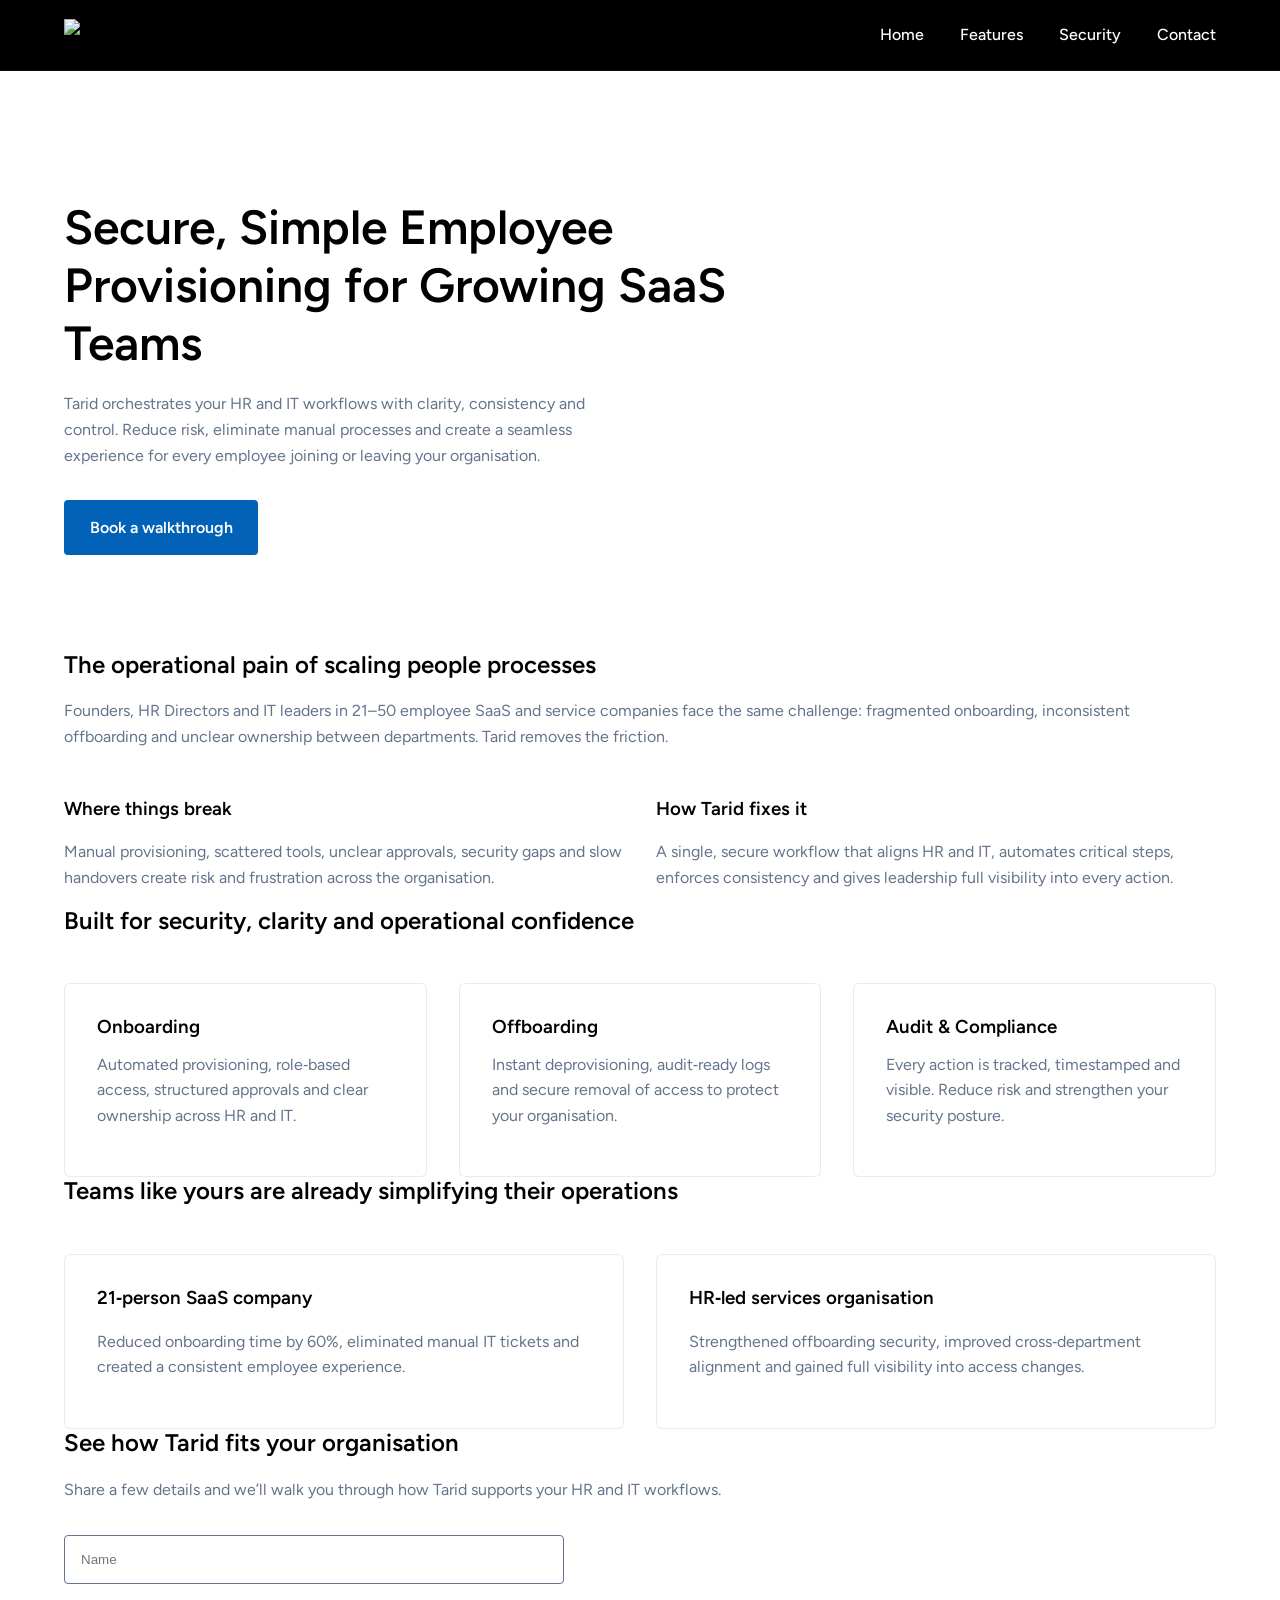
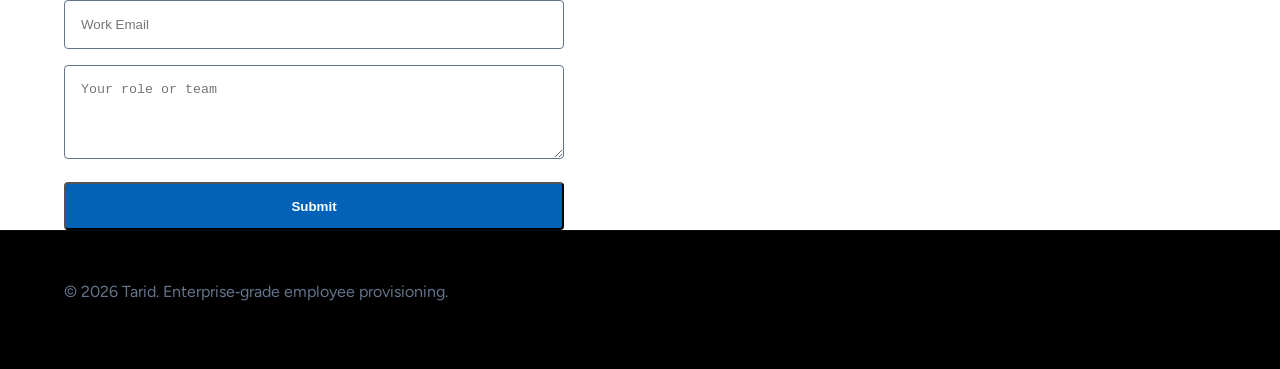
==== index.html @ 9ec69d45 "Rename pages/index.html to index.html" ====
<!DOCTYPE html>
<html lang="en">
<head>
    <meta charset="UTF-8">
    <meta name="viewport" content="width=device-width, initial-scale=1.0">
    <title>Tarid – Secure Employee Provisioning</title>
    <link rel="stylesheet" href="../assets/css/global.css">
</head>

<body>

    <!-- NAVBAR COMPONENT -->
    <div id="navbar"></div>
    <script>
        fetch('../components/navbar.html')
            .then(res => res.text())
            .then(html => document.getElementById('navbar').innerHTML = html);
    </script>

    <!-- HERO -->
    <section class="hero section-light">
        <div class="container">
            <h1>Secure, Simple Employee Provisioning for Growing SaaS Teams</h1>
            <p>Tarid orchestrates your HR and IT workflows with clarity, consistency and control. Reduce risk, eliminate manual processes and create a seamless experience for every employee joining or leaving your organisation.</p>
            <a class="btn-primary" href="https://calendly.com/">Book a walkthrough</a>
        </div>
    </section>

    <!-- PROBLEM → SOLUTION -->
    <section class="section-light">
        <div class="container">
            <h2>The operational pain of scaling people processes</h2>
            <p>Founders, HR Directors and IT leaders in 21–50 employee SaaS and service companies face the same challenge: fragmented onboarding, inconsistent offboarding and unclear ownership between departments. Tarid removes the friction.</p>

            <div class="grid grid-2" style="margin-top: 3rem;">
                <div>
                    <h3>Where things break</h3>
                    <p>Manual provisioning, scattered tools, unclear approvals, security gaps and slow handovers create risk and frustration across the organisation.</p>
                </div>
                <div>
                    <h3>How Tarid fixes it</h3>
                    <p>A single, secure workflow that aligns HR and IT, automates critical steps, enforces consistency and gives leadership full visibility into every action.</p>
                </div>
            </div>
        </div>
    </section>

    <!-- FEATURES -->
    <section class="section-light">
        <div class="container">
            <h2>Built for security, clarity and operational confidence</h2>

            <div class="grid grid-3" style="margin-top: 3rem;">
                <div class="feature-card">
                    <h3>Onboarding</h3>
                    <p>Automated provisioning, role‑based access, structured approvals and clear ownership across HR and IT.</p>
                </div>

                <div class="feature-card">
                    <h3>Offboarding</h3>
                    <p>Instant deprovisioning, audit‑ready logs and secure removal of access to protect your organisation.</p>
                </div>

                <div class="feature-card">
                    <h3>Audit & Compliance</h3>
                    <p>Every action is tracked, timestamped and visible. Reduce risk and strengthen your security posture.</p>
                </div>
            </div>
        </div>
    </section>

    <!-- CASE STUDIES -->
    <section class="section-light">
        <div class="container">
            <h2>Teams like yours are already simplifying their operations</h2>

            <div class="grid grid-2" style="margin-top: 3rem;">
                <div class="case-study">
                    <h3>21‑person SaaS company</h3>
                    <p>Reduced onboarding time by 60%, eliminated manual IT tickets and created a consistent employee experience.</p>
                </div>

                <div class="case-study">
                    <h3>HR‑led services organisation</h3>
                    <p>Strengthened offboarding security, improved cross‑department alignment and gained full visibility into access changes.</p>
                </div>
            </div>
        </div>
    </section>

    <!-- LEAD CAPTURE -->
    <section class="section-light">
        <div class="container">
            <h2>See how Tarid fits your organisation</h2>
            <p>Share a few details and we’ll walk you through how Tarid supports your HR and IT workflows.</p>

            <form class="lead-form" style="margin-top: 2rem;">
                <input type="text" placeholder="Name">
                <input type="email" placeholder="Work Email">
                <textarea rows="4" placeholder="Your role or team"></textarea>
                <button class="btn-primary">Submit</button>
            </form>
        </div>
    </section>

    <!-- FOOTER COMPONENT -->
    <div id="footer"></div>
    <script>
        fetch('../components/footer.html')
            .then(res => res.text())
            .then(html => document.getElementById('footer').innerHTML = html);
    </script>

</body>
</html>
---- assets/css/global.css ----
/* --------------------------------------------------
   Global CSS — Enterprise Security Aesthetic
   Figtree + Black/Slate/Deep Blue Palette
   -------------------------------------------------- */

/* Font */
@import url('https://fonts.googleapis.com/css2?family=Figtree:wght@300;400;500;600;700&display=swap');

/* Root Variables */
:root {
  --black: #000000;
  --slate: #1E293B;
  --blue: #0162B7;
  --grey-blue: #64748B;
  --light: #FFFFFF;
  --success: #10B981;

  --max-width: 1200px;
}

/* Reset */
* {
  margin: 0;
  padding: 0;
  box-sizing: border-box;
}

body {
  font-family: 'Figtree', sans-serif;
  background: var(--light);   /* WHITE SITE */
  color: var(--black);        /* BLACK TEXT */
  line-height: 1.6;
}

/* Layout */
.container {
  width: 100%;
  max-width: var(--max-width);
  margin: 0 auto;
  padding: 0 1.5rem;
}

.section {
  padding: 5rem 0;
}

.section-dark {
  background: var(--black);
  color: var(--light);
}

.section-light {
  background: var(--light);
  color: var(--black);
}

/* Typography */
h1, h2, h3, h4 {
  font-weight: 600;
  line-height: 1.2;
  margin-bottom: 1.2rem;
}

p {
  margin-bottom: 1rem;
  color: var(--grey-blue);
}

/* Navbar */
.navbar {
  width: 100%;
  background: var(--black); /* BLACK NAVBAR */
  padding: 1.2rem 0;
  border-bottom: 1px solid rgba(255,255,255,0.05);
}

.navbar .container {
  display: flex;
  justify-content: space-between;
  align-items: center;
}

.navbar a {
  color: var(--light);
  text-decoration: none;
  font-weight: 500;
  margin-left: 2rem;
}

.navbar a:hover {
  color: var(--blue);
}

/* Buttons */
.btn-primary {
  display: inline-block;
  background: var(--blue);
  color: #fff;
  padding: 0.9rem 1.6rem;
  border-radius: 4px;
  font-weight: 600;
  text-decoration: none;
}

.btn-primary:hover {
  background: #02539a;
}

.btn-secondary {
  display: inline-block;
  background: transparent;
  border: 1px solid var(--grey-blue);
  color: var(--grey-blue);
  padding: 0.9rem 1.6rem;
  border-radius: 4px;
  font-weight: 500;
  text-decoration: none;
}

.btn-secondary:hover {
  border-color: var(--blue);
  color: var(--blue);
}

/* Hero */
.hero {
  padding: 8rem 0 6rem;
  background: var(--light); /* WHITE HERO */
  color: var(--black);
}

.hero h1 {
  font-size: 3rem;
  max-width: 700px;
}

.hero p {
  max-width: 550px;
  margin-bottom: 2rem;
}

/* Grid */
.grid {
  display: grid;
  gap: 2rem;
}

.grid-3 {
  grid-template-columns: repeat(3, 1fr);
}

.grid-2 {
  grid-template-columns: repeat(2, 1fr);
}

/* Feature Cards */
.feature-card {
  background: var(--light); /* WHITE CARDS */
  padding: 2rem;
  border-radius: 6px;
  border: 1px solid rgba(0,0,0,0.08);
}

.feature-card h3 {
  margin-bottom: 0.8rem;
}

.feature-card p {
  color: var(--grey-blue);
}

/* Case Studies */
.case-study {
  background: var(--light); /* WHITE CASE STUDIES */
  padding: 2rem;
  border-radius: 6px;
  border: 1px solid rgba(0,0,0,0.08);
}

/* Lead Capture */
.lead-form {
  max-width: 500px;
}

.lead-form input,
.lead-form textarea {
  width: 100%;
  padding: 1rem;
  margin-bottom: 1rem;
  border-radius: 4px;
  border: 1px solid var(--grey-blue);
  background: #fff;
  color: var(--black);
}

.lead-form button {
  width: 100%;
}

/* Footer */
.footer {
  background: var(--black); /* BLACK FOOTER */
  padding: 3rem 0;
  border-top: 1px solid rgba(255,255,255,0.05);
}

.footer p {
  color: var(--grey-blue);
}

/* Responsive */
@media (max-width: 900px) {
  .grid-3 {
    grid-template-columns: 1fr;
  }
  .grid-2 {
    grid-template-columns: 1fr;
  }
  .hero h1 {
    font-size: 2.4rem;
  }
}
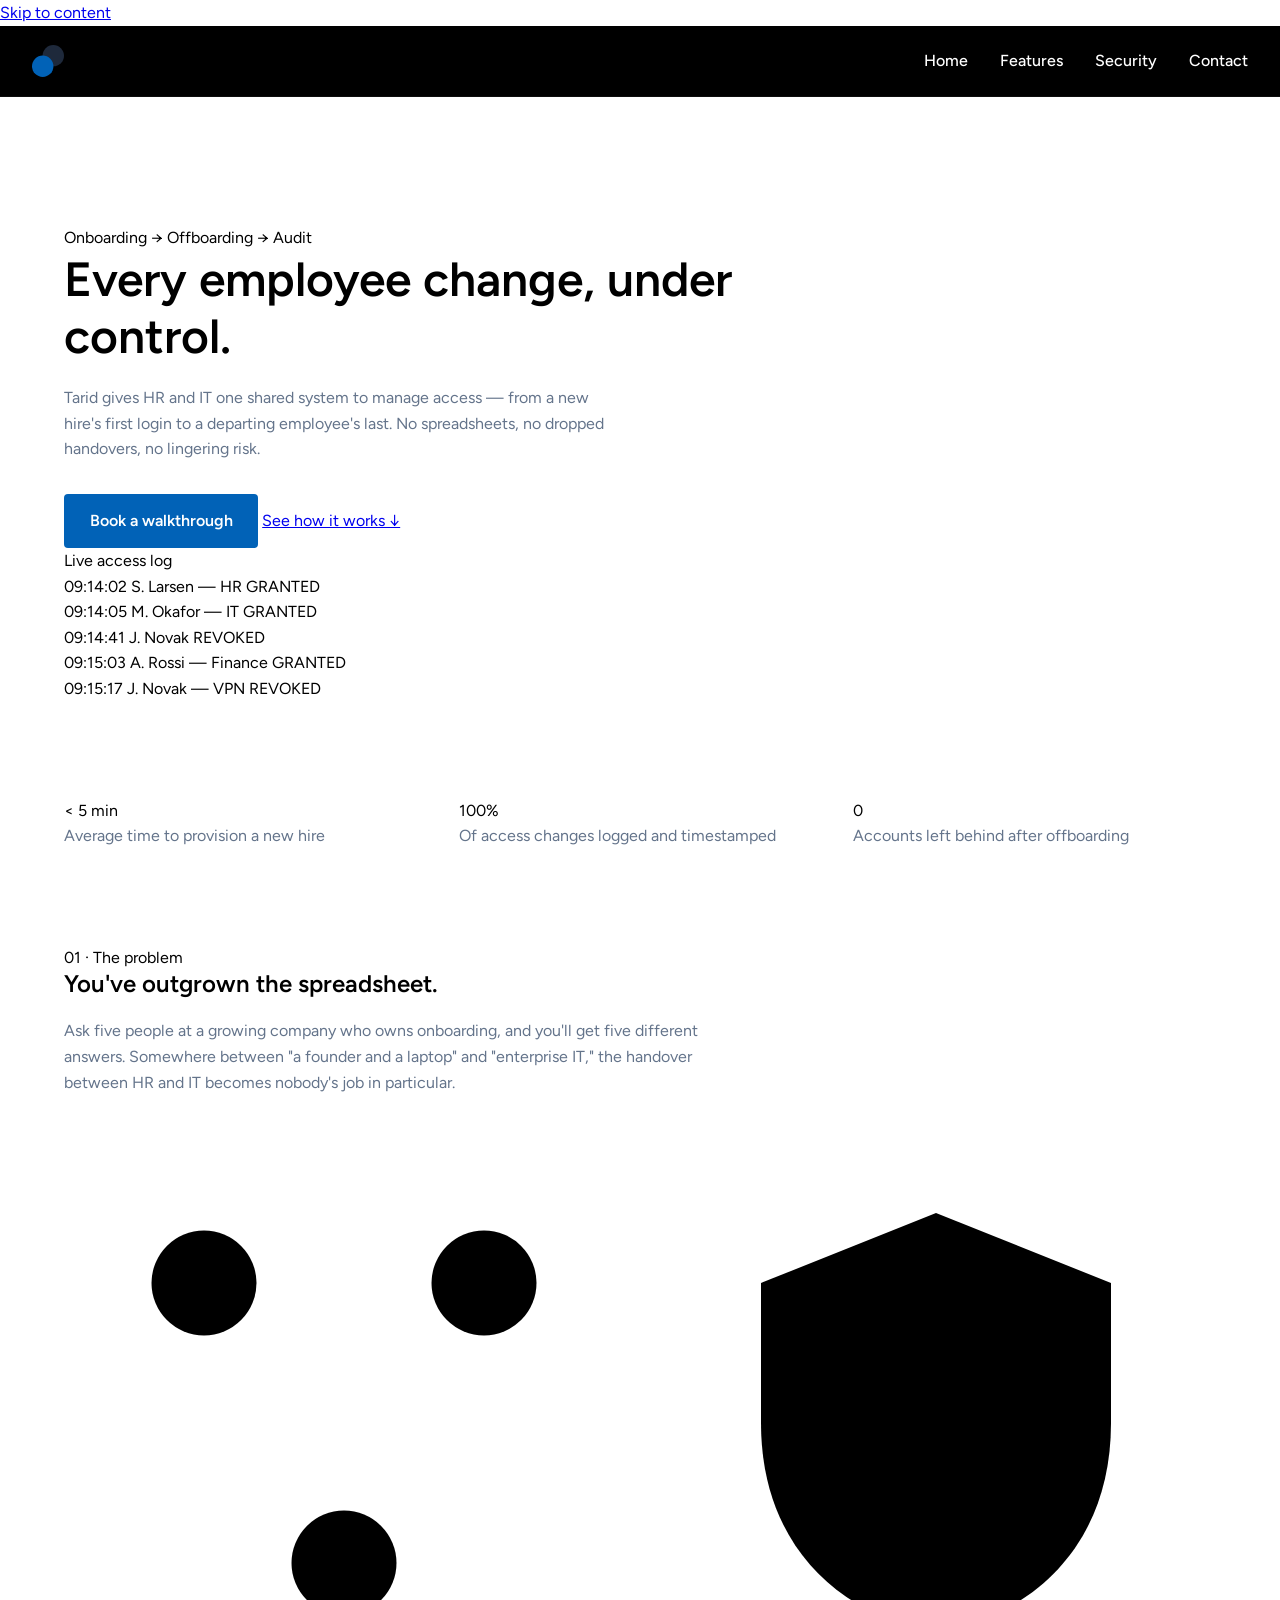
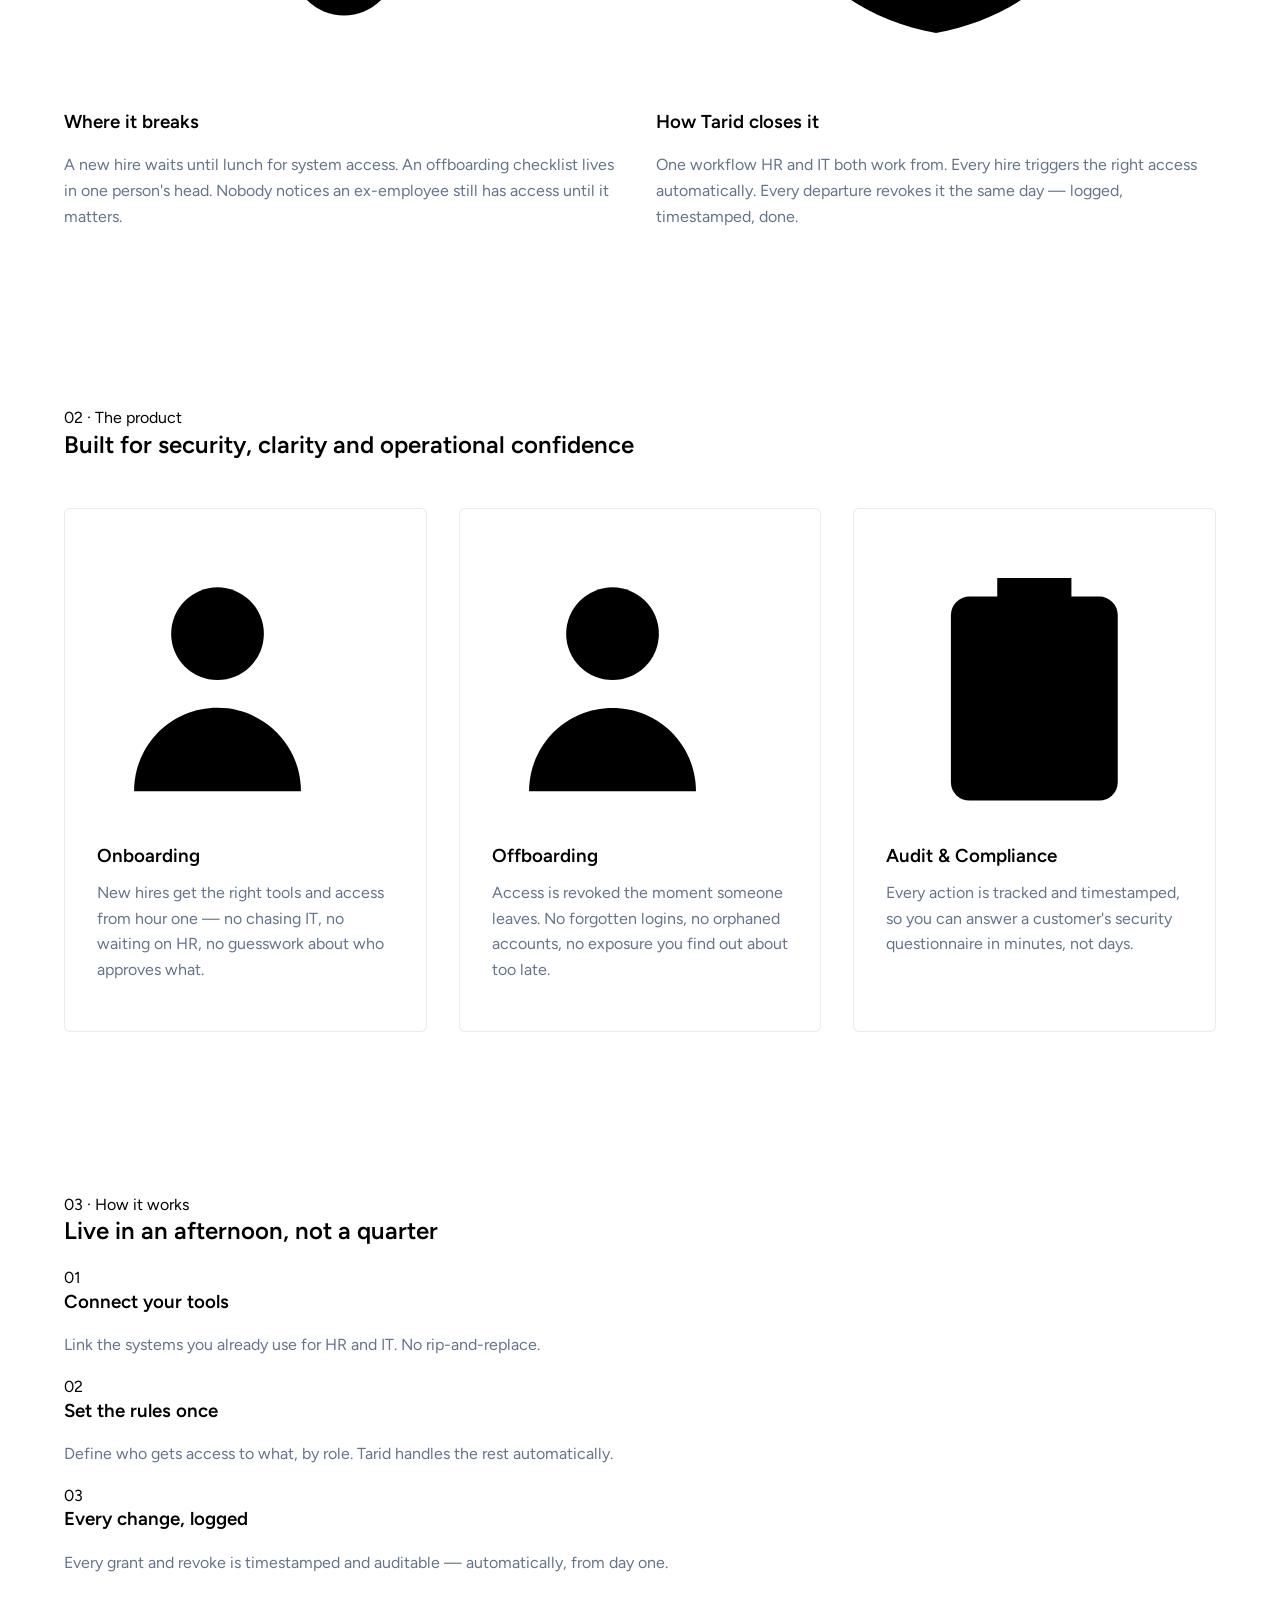
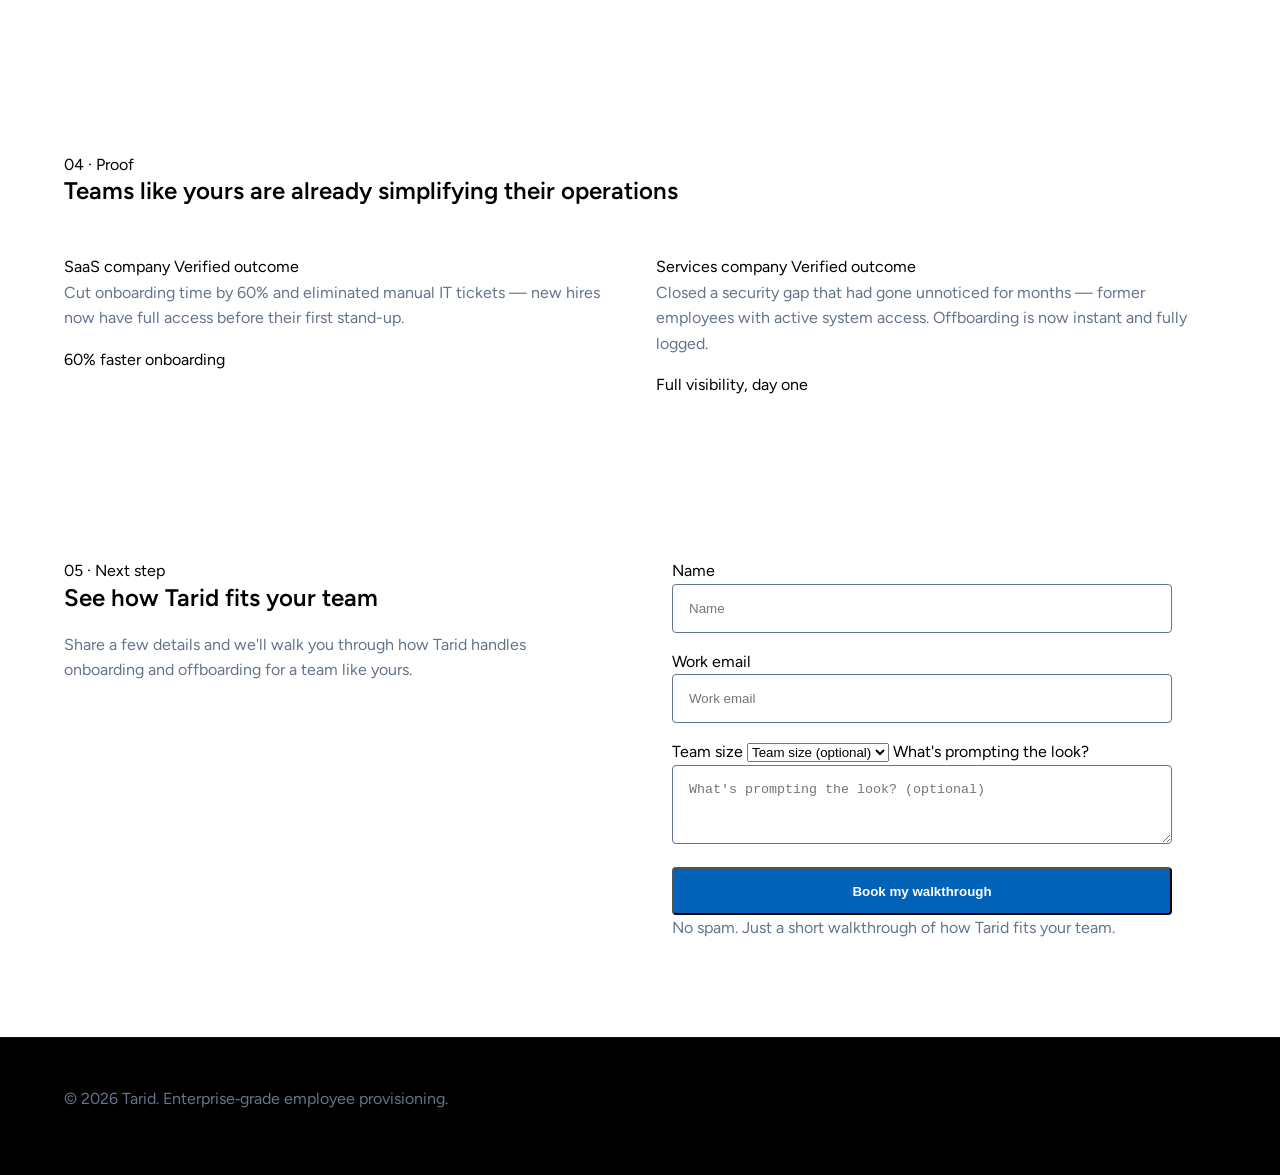
==== commit a5b01535: "Update index.html" ====
--- a/index.html
+++ b/index.html
@@ -3,113 +3,276 @@
 <head>
     <meta charset="UTF-8">
     <meta name="viewport" content="width=device-width, initial-scale=1.0">
-    <title>Tarid – Secure Employee Provisioning</title>
-    <link rel="stylesheet" href="../assets/css/global.css">
+    <title>Tarid – Onboarding & Offboarding, Without the Chaos</title>
+    <meta name="description" content="Tarid gives HR and IT one shared system to manage every employee's access — from their first day to their last. Built for growing SaaS and services teams.">
+ 
+    <!-- Open Graph -->
+    <meta property="og:title" content="Tarid – Onboarding & Offboarding, Without the Chaos">
+    <meta property="og:description" content="One shared workflow for HR and IT. Every access change automatic, logged and audit-ready.">
+    <meta property="og:type" content="website">
+    <meta name="twitter:card" content="summary">
+ 
+    <!-- Correct favicon path -->
+    <link rel="icon" type="image/svg+xml" href="./assets/favicon.svg">
+ 
+    <!-- Correct CSS path -->
+    <link rel="stylesheet" href="./assets/css/global.css">
 </head>
-
+ 
 <body>
-
+ 
+    <a class="skip-link" href="#main">Skip to content</a>
+ 
     <!-- NAVBAR COMPONENT -->
     <div id="navbar"></div>
     <script>
-        fetch('../components/navbar.html')
+        fetch('./components/navbar.html')
             .then(res => res.text())
             .then(html => document.getElementById('navbar').innerHTML = html);
     </script>
-
+ 
+    <main id="main">
+ 
     <!-- HERO -->
     <section class="hero section-light">
         <div class="container">
-            <h1>Secure, Simple Employee Provisioning for Growing SaaS Teams</h1>
-            <p>Tarid orchestrates your HR and IT workflows with clarity, consistency and control. Reduce risk, eliminate manual processes and create a seamless experience for every employee joining or leaving your organisation.</p>
-            <a class="btn-primary" href="https://calendly.com/">Book a walkthrough</a>
-        </div>
-    </section>
-
+            <div class="hero-grid">
+                <div>
+                    <span class="eyebrow">Onboarding → Offboarding → Audit</span>
+                    <h1>Every employee change, under control.</h1>
+                    <p>Tarid gives HR and IT one shared system to manage access — from a new hire's first login to a departing employee's last. No spreadsheets, no dropped handovers, no lingering risk.</p>
+                    <div class="hero-actions">
+                        <a class="btn-primary" href="https://calendly.com/">Book a walkthrough</a>
+                        <a class="hero-link" href="#how-it-works">See how it works ↓</a>
+                    </div>
+                </div>
+ 
+                <div class="log-console" aria-hidden="true">
+                    <div class="log-console-header">
+                        <span class="log-console-title">Live access log</span>
+                        <span class="log-console-dot"></span>
+                    </div>
+                    <div class="log-line">
+                        <span class="log-time">09:14:02</span>
+                        <span class="log-name">S. Larsen — HR</span>
+                        <span class="log-status granted">GRANTED</span>
+                    </div>
+                    <div class="log-line">
+                        <span class="log-time">09:14:05</span>
+                        <span class="log-name">M. Okafor — IT</span>
+                        <span class="log-status granted">GRANTED</span>
+                    </div>
+                    <div class="log-line">
+                        <span class="log-time">09:14:41</span>
+                        <span class="log-name">J. Novak</span>
+                        <span class="log-status revoked">REVOKED</span>
+                    </div>
+                    <div class="log-line">
+                        <span class="log-time">09:15:03</span>
+                        <span class="log-name">A. Rossi — Finance</span>
+                        <span class="log-status granted">GRANTED</span>
+                    </div>
+                    <div class="log-line">
+                        <span class="log-time">09:15:17</span>
+                        <span class="log-name">J. Novak — VPN</span>
+                        <span class="log-status revoked">REVOKED</span>
+                    </div>
+                </div>
+            </div>
+        </div>
+    </section>
+ 
+    <!-- STAT STRIP -->
+    <section class="stat-strip section-light">
+        <div class="container">
+            <div class="grid grid-3">
+                <div class="stat">
+                    <span class="stat-number">&lt; 5 min</span>
+                    <p class="stat-label">Average time to provision a new hire</p>
+                </div>
+                <div class="stat">
+                    <span class="stat-number">100%</span>
+                    <p class="stat-label">Of access changes logged and timestamped</p>
+                </div>
+                <div class="stat">
+                    <span class="stat-number">0</span>
+                    <p class="stat-label">Accounts left behind after offboarding</p>
+                </div>
+            </div>
+        </div>
+    </section>
+ 
     <!-- PROBLEM → SOLUTION -->
-    <section class="section-light">
-        <div class="container">
-            <h2>The operational pain of scaling people processes</h2>
-            <p>Founders, HR Directors and IT leaders in 21–50 employee SaaS and service companies face the same challenge: fragmented onboarding, inconsistent offboarding and unclear ownership between departments. Tarid removes the friction.</p>
-
+    <section class="section section-light" id="problem">
+        <div class="container">
+            <span class="eyebrow">01 · The problem</span>
+            <h2>You've outgrown the spreadsheet.</h2>
+            <p style="max-width: 640px;">Ask five people at a growing company who owns onboarding, and you'll get five different answers. Somewhere between "a founder and a laptop" and "enterprise IT," the handover between HR and IT becomes nobody's job in particular.</p>
+ 
             <div class="grid grid-2" style="margin-top: 3rem;">
-                <div>
-                    <h3>Where things break</h3>
-                    <p>Manual provisioning, scattered tools, unclear approvals, security gaps and slow handovers create risk and frustration across the organisation.</p>
-                </div>
-                <div>
-                    <h3>How Tarid fixes it</h3>
-                    <p>A single, secure workflow that aligns HR and IT, automates critical steps, enforces consistency and gives leadership full visibility into every action.</p>
-                </div>
-            </div>
-        </div>
-    </section>
-
+                <div class="panel panel-problem">
+                    <svg class="icon icon-muted" viewBox="0 0 32 32" xmlns="http://www.w3.org/2000/svg">
+                        <circle cx="8" cy="8" r="3"/>
+                        <circle cx="24" cy="8" r="3"/>
+                        <circle cx="16" cy="24" r="3"/>
+                        <path d="M8 11v6M24 11v6M11 8h10" stroke-dasharray="2 3.4"/>
+                    </svg>
+                    <h3>Where it breaks</h3>
+                    <p>A new hire waits until lunch for system access. An offboarding checklist lives in one person's head. Nobody notices an ex-employee still has access until it matters.</p>
+                </div>
+                <div class="panel panel-solution">
+                    <svg class="icon" viewBox="0 0 32 32" xmlns="http://www.w3.org/2000/svg">
+                        <path d="M16 4l10 4v8c0 7-4.5 11-10 12-5.5-1-10-5-10-12V8z"/>
+                        <path d="M11 16l3.5 3.5L21 13"/>
+                    </svg>
+                    <h3>How Tarid closes it</h3>
+                    <p>One workflow HR and IT both work from. Every hire triggers the right access automatically. Every departure revokes it the same day — logged, timestamped, done.</p>
+                </div>
+            </div>
+        </div>
+    </section>
+ 
     <!-- FEATURES -->
-    <section class="section-light">
-        <div class="container">
+    <section class="section section-mist" id="features">
+        <div class="container">
+            <span class="eyebrow">02 · The product</span>
             <h2>Built for security, clarity and operational confidence</h2>
-
+ 
             <div class="grid grid-3" style="margin-top: 3rem;">
                 <div class="feature-card">
+                    <svg class="icon" viewBox="0 0 32 32" xmlns="http://www.w3.org/2000/svg">
+                        <circle cx="13" cy="10" r="5"/>
+                        <path d="M4 27c0-5 4-9 9-9s9 4 9 9"/>
+                        <path d="M24 12v6M21 15h6"/>
+                    </svg>
                     <h3>Onboarding</h3>
-                    <p>Automated provisioning, role‑based access, structured approvals and clear ownership across HR and IT.</p>
-                </div>
-
+                    <p>New hires get the right tools and access from hour one — no chasing IT, no waiting on HR, no guesswork about who approves what.</p>
+                </div>
+ 
                 <div class="feature-card">
+                    <svg class="icon" viewBox="0 0 32 32" xmlns="http://www.w3.org/2000/svg">
+                        <circle cx="13" cy="10" r="5"/>
+                        <path d="M4 27c0-5 4-9 9-9s9 4 9 9"/>
+                        <path d="M21 15h6"/>
+                    </svg>
                     <h3>Offboarding</h3>
-                    <p>Instant deprovisioning, audit‑ready logs and secure removal of access to protect your organisation.</p>
-                </div>
-
+                    <p>Access is revoked the moment someone leaves. No forgotten logins, no orphaned accounts, no exposure you find out about too late.</p>
+                </div>
+ 
                 <div class="feature-card">
+                    <svg class="icon" viewBox="0 0 32 32" xmlns="http://www.w3.org/2000/svg">
+                        <rect x="7" y="6" width="18" height="22" rx="2"/>
+                        <path d="M12 4h8v4h-8z"/>
+                        <path d="M11 16l3 3 7-7"/>
+                    </svg>
                     <h3>Audit & Compliance</h3>
-                    <p>Every action is tracked, timestamped and visible. Reduce risk and strengthen your security posture.</p>
-                </div>
-            </div>
-        </div>
-    </section>
-
-    <!-- CASE STUDIES -->
-    <section class="section-light">
-        <div class="container">
+                    <p>Every action is tracked and timestamped, so you can answer a customer's security questionnaire in minutes, not days.</p>
+                </div>
+            </div>
+        </div>
+    </section>
+ 
+    <!-- HOW IT WORKS -->
+    <section class="section section-light" id="how-it-works">
+        <div class="container">
+            <span class="eyebrow">03 · How it works</span>
+            <h2>Live in an afternoon, not a quarter</h2>
+ 
+            <div class="process-steps">
+                <div class="process-step">
+                    <span class="process-number">01</span>
+                    <h3>Connect your tools</h3>
+                    <p>Link the systems you already use for HR and IT. No rip-and-replace.</p>
+                </div>
+                <div class="process-step">
+                    <span class="process-line"></span>
+                    <span class="process-number">02</span>
+                    <h3>Set the rules once</h3>
+                    <p>Define who gets access to what, by role. Tarid handles the rest automatically.</p>
+                </div>
+                <div class="process-step">
+                    <span class="process-line"></span>
+                    <span class="process-number">03</span>
+                    <h3>Every change, logged</h3>
+                    <p>Every grant and revoke is timestamped and auditable — automatically, from day one.</p>
+                </div>
+            </div>
+        </div>
+    </section>
+ 
+    <!-- PROOF -->
+    <section class="section section-mist" id="proof">
+        <div class="container">
+            <span class="eyebrow">04 · Proof</span>
             <h2>Teams like yours are already simplifying their operations</h2>
-
+ 
             <div class="grid grid-2" style="margin-top: 3rem;">
-                <div class="case-study">
-                    <h3>21‑person SaaS company</h3>
-                    <p>Reduced onboarding time by 60%, eliminated manual IT tickets and created a consistent employee experience.</p>
-                </div>
-
-                <div class="case-study">
-                    <h3>HR‑led services organisation</h3>
-                    <p>Strengthened offboarding security, improved cross‑department alignment and gained full visibility into access changes.</p>
-                </div>
-            </div>
-        </div>
-    </section>
-
+                <div class="outcome-card">
+                    <div class="outcome-header">
+                        <span class="outcome-type">SaaS company</span>
+                        <span class="outcome-badge">Verified outcome</span>
+                    </div>
+                    <p>Cut onboarding time by 60% and eliminated manual IT tickets — new hires now have full access before their first stand-up.</p>
+                    <span class="outcome-stat">60% faster onboarding</span>
+                </div>
+                <div class="outcome-card">
+                    <div class="outcome-header">
+                        <span class="outcome-type">Services company</span>
+                        <span class="outcome-badge">Verified outcome</span>
+                    </div>
+                    <p>Closed a security gap that had gone unnoticed for months — former employees with active system access. Offboarding is now instant and fully logged.</p>
+                    <span class="outcome-stat">Full visibility, day one</span>
+                </div>
+            </div>
+        </div>
+    </section>
+ 
     <!-- LEAD CAPTURE -->
-    <section class="section-light">
-        <div class="container">
-            <h2>See how Tarid fits your organisation</h2>
-            <p>Share a few details and we’ll walk you through how Tarid supports your HR and IT workflows.</p>
-
-            <form class="lead-form" style="margin-top: 2rem;">
-                <input type="text" placeholder="Name">
-                <input type="email" placeholder="Work Email">
-                <textarea rows="4" placeholder="Your role or team"></textarea>
-                <button class="btn-primary">Submit</button>
-            </form>
-        </div>
-    </section>
-
+    <section class="section section-light" id="contact">
+        <div class="container">
+            <div class="grid grid-2" style="align-items: start; gap: 4rem;">
+                <div>
+                    <span class="eyebrow">05 · Next step</span>
+                    <h2>See how Tarid fits your team</h2>
+                    <p>Share a few details and we'll walk you through how Tarid handles onboarding and offboarding for a team like yours.</p>
+                </div>
+ 
+                <form class="lead-form">
+                    <label class="sr-only" for="lf-name">Name</label>
+                    <input id="lf-name" type="text" placeholder="Name" required>
+ 
+                    <label class="sr-only" for="lf-email">Work email</label>
+                    <input id="lf-email" type="email" placeholder="Work email" required>
+ 
+                    <label class="sr-only" for="lf-size">Team size</label>
+                    <select id="lf-size">
+                        <option value="" selected>Team size (optional)</option>
+                        <option>Under 20</option>
+                        <option>21–50</option>
+                        <option>51–100</option>
+                        <option>100+</option>
+                    </select>
+ 
+                    <label class="sr-only" for="lf-message">What's prompting the look?</label>
+                    <textarea id="lf-message" rows="3" placeholder="What's prompting the look? (optional)"></textarea>
+ 
+                    <button class="btn-primary" type="submit">Book my walkthrough</button>
+                    <p class="form-note">No spam. Just a short walkthrough of how Tarid fits your team.</p>
+                </form>
+            </div>
+        </div>
+    </section>
+ 
+    </main>
+ 
     <!-- FOOTER COMPONENT -->
     <div id="footer"></div>
     <script>
-        fetch('../components/footer.html')
+        fetch('./components/footer.html')
             .then(res => res.text())
             .then(html => document.getElementById('footer').innerHTML = html);
     </script>
-
+ 
 </body>
 </html>
+ 
--- a/assets/css/global.css
+++ b/assets/css/global.css
@@ -27,8 +27,8 @@
 
 body {
   font-family: 'Figtree', sans-serif;
-  background: var(--light);   /* WHITE SITE */
-  color: var(--black);        /* BLACK TEXT */
+  background: var(--light);
+  color: var(--black);
   line-height: 1.6;
 }
 
@@ -66,32 +66,70 @@
   color: var(--grey-blue);
 }
 
-/* Navbar */
+/* --------------------------------------------------
+   NAVBAR — FULL LEFT/RIGHT + INTERACTION ANIMATION
+   -------------------------------------------------- */
+
 .navbar {
   width: 100%;
-  background: var(--black); /* BLACK NAVBAR */
+  background: var(--black);
   padding: 1.2rem 0;
   border-bottom: 1px solid rgba(255,255,255,0.05);
 }
 
 .navbar .container {
+  width: 100%;
+  max-width: 100%;
+  margin: 0;
+  padding: 0 2rem;
+
   display: flex;
   justify-content: space-between;
   align-items: center;
 }
 
-.navbar a {
-  color: var(--light);
-  text-decoration: none;
+.nav-left {
+  display: flex;
+  align-items: center;
+}
+
+.nav-left img {
+  height: 32px;
+}
+
+.nav-right {
+  display: flex;
+  align-items: center;
+  gap: 2rem;
+}
+
+/* FORCE ALL LINK STATES TO WHITE (except hover) */
+.nav-right a,
+.nav-right a:link,
+.nav-right a:visited,
+.nav-right a:focus,
+.nav-right a:active {
+  color: var(--light) !important;
+  text-decoration: none !important;
   font-weight: 500;
-  margin-left: 2rem;
-}
-
-.navbar a:hover {
-  color: var(--blue);
-}
-
-/* Buttons */
+  transition: transform 0.15s ease, color 0.15s ease;
+}
+
+/* Hover: reveal link + enlarge slightly */
+.nav-right a:hover {
+  color: var(--blue) !important;
+  transform: scale(1.08);
+}
+
+/* Click: shrink slightly */
+.nav-right a:active {
+  transform: scale(0.94);
+}
+
+/* --------------------------------------------------
+   BUTTONS
+   -------------------------------------------------- */
+
 .btn-primary {
   display: inline-block;
   background: var(--blue);
@@ -122,10 +160,13 @@
   color: var(--blue);
 }
 
-/* Hero */
+/* --------------------------------------------------
+   HERO
+   -------------------------------------------------- */
+
 .hero {
   padding: 8rem 0 6rem;
-  background: var(--light); /* WHITE HERO */
+  background: var(--light);
   color: var(--black);
 }
 
@@ -139,7 +180,10 @@
   margin-bottom: 2rem;
 }
 
-/* Grid */
+/* --------------------------------------------------
+   GRID SYSTEM
+   -------------------------------------------------- */
+
 .grid {
   display: grid;
   gap: 2rem;
@@ -153,9 +197,12 @@
   grid-template-columns: repeat(2, 1fr);
 }
 
-/* Feature Cards */
+/* --------------------------------------------------
+   FEATURE CARDS
+   -------------------------------------------------- */
+
 .feature-card {
-  background: var(--light); /* WHITE CARDS */
+  background: var(--light);
   padding: 2rem;
   border-radius: 6px;
   border: 1px solid rgba(0,0,0,0.08);
@@ -169,15 +216,21 @@
   color: var(--grey-blue);
 }
 
-/* Case Studies */
+/* --------------------------------------------------
+   CASE STUDIES
+   -------------------------------------------------- */
+
 .case-study {
-  background: var(--light); /* WHITE CASE STUDIES */
+  background: var(--light);
   padding: 2rem;
   border-radius: 6px;
   border: 1px solid rgba(0,0,0,0.08);
 }
 
-/* Lead Capture */
+/* --------------------------------------------------
+   LEAD FORM
+   -------------------------------------------------- */
+
 .lead-form {
   max-width: 500px;
 }
@@ -197,9 +250,12 @@
   width: 100%;
 }
 
-/* Footer */
+/* --------------------------------------------------
+   FOOTER
+   -------------------------------------------------- */
+
 .footer {
-  background: var(--black); /* BLACK FOOTER */
+  background: var(--black);
   padding: 3rem 0;
   border-top: 1px solid rgba(255,255,255,0.05);
 }
@@ -208,15 +264,33 @@
   color: var(--grey-blue);
 }
 
-/* Responsive */
+/* --------------------------------------------------
+   RESPONSIVE
+   -------------------------------------------------- */
+
 @media (max-width: 900px) {
+
   .grid-3 {
     grid-template-columns: 1fr;
   }
+
   .grid-2 {
     grid-template-columns: 1fr;
   }
+
   .hero h1 {
     font-size: 2.4rem;
   }
 }
+
+@media (max-width: 600px) {
+
+  .navbar .container {
+    flex-direction: column;
+    gap: 1rem;
+  }
+
+  .nav-right {
+    gap: 1.2rem;
+  }
+}
